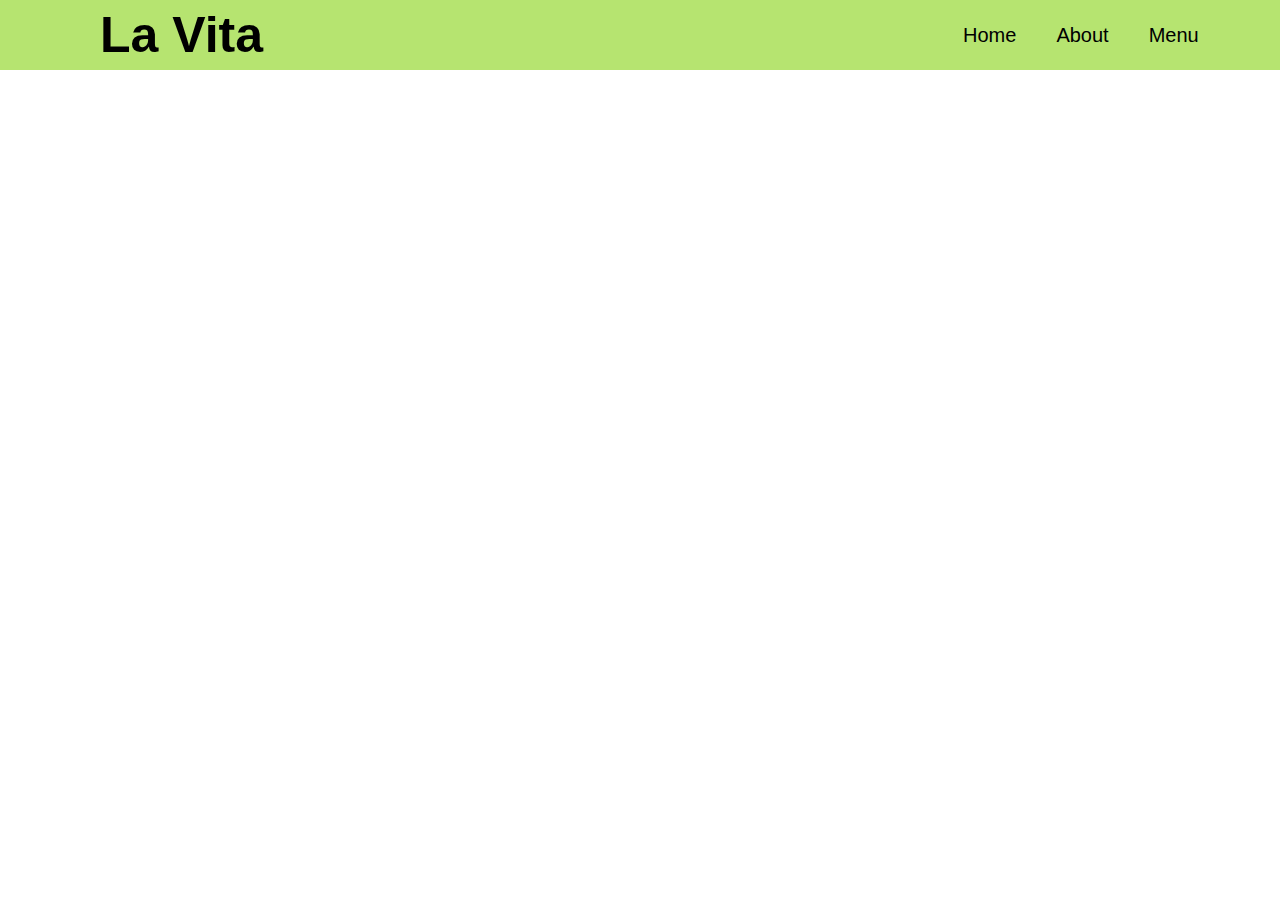
==== index.html @ f9c56169 "first commit" ====
<!DOCTYPE html>
<html lang="en">
<head>
    <meta charset="UTF-8">
    <meta name="viewport" content="width=device-width, initial-scale=1.0">
    <title>La VITA</title>
    <link rel="stylesheet" href="style.css">
    <link rel="stylesheet" href="https://cdn.jsdelivr.net/npm/bootstrap-icons@1.11.3/font/bootstrap-icons.min.css">
</head>
<body>
    <nav>
      <div class="navbar">
        <h1>La Vita</h1>
        <ul>
            <li>Home</li>
            <li>About</li>
            <li>Menu</li>
        </ul>
        <div class="basket"></div>
      </div>
    </nav>
</body>
</html>
---- style.css ----
*{
    padding: 0;
    margin: 0;
    box-sizing: border-box;
    font-family: 'Franklin Gothic Medium', 'Arial Narrow', Arial, sans-serif;
}
.navbar{
    width: 100%;
    height: 70px;
    background-color: rgb(182, 228, 112);
    display: flex;
    align-items: center;
}
h1{
    font-size: 50px;
    margin-left: 100px;
}
ul{
    display: flex;
    list-style: none;
    gap: 40px;
    margin-left: 700px;
}
li{
    font-size: 20px;
}
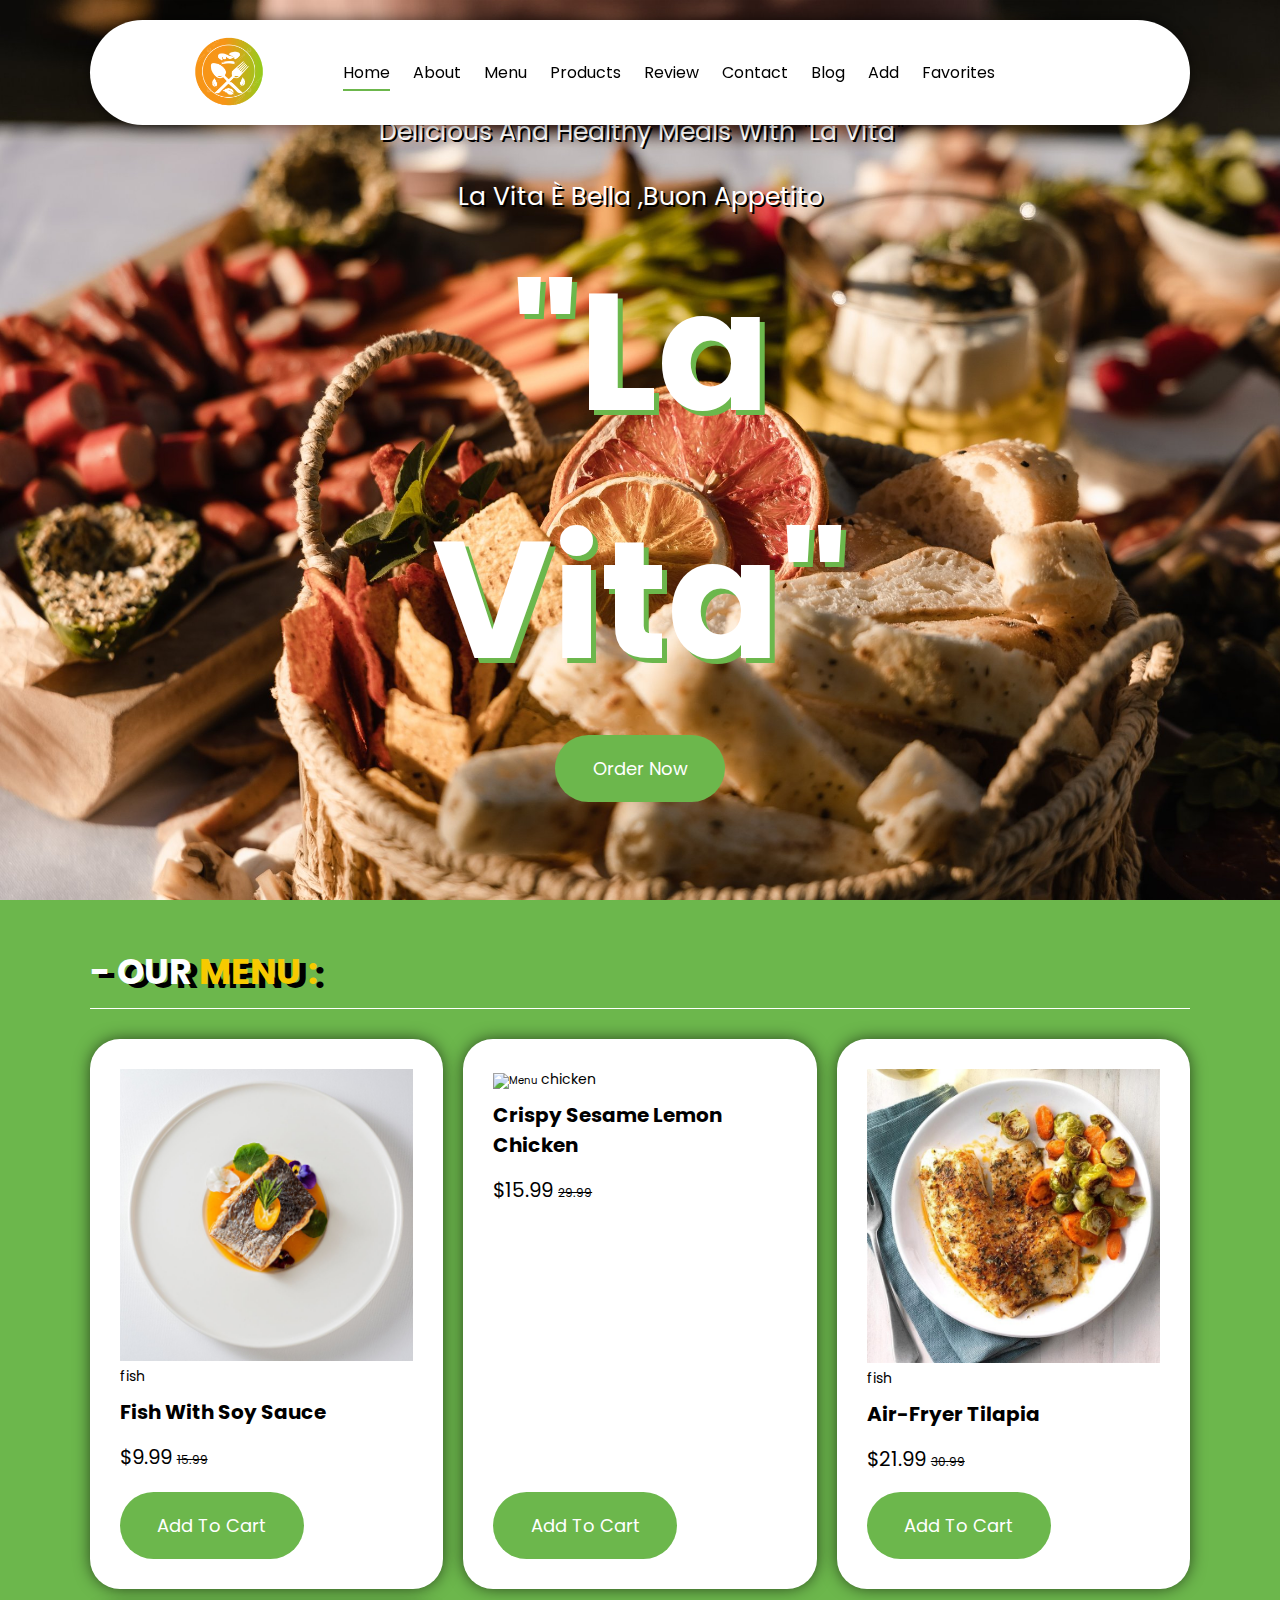
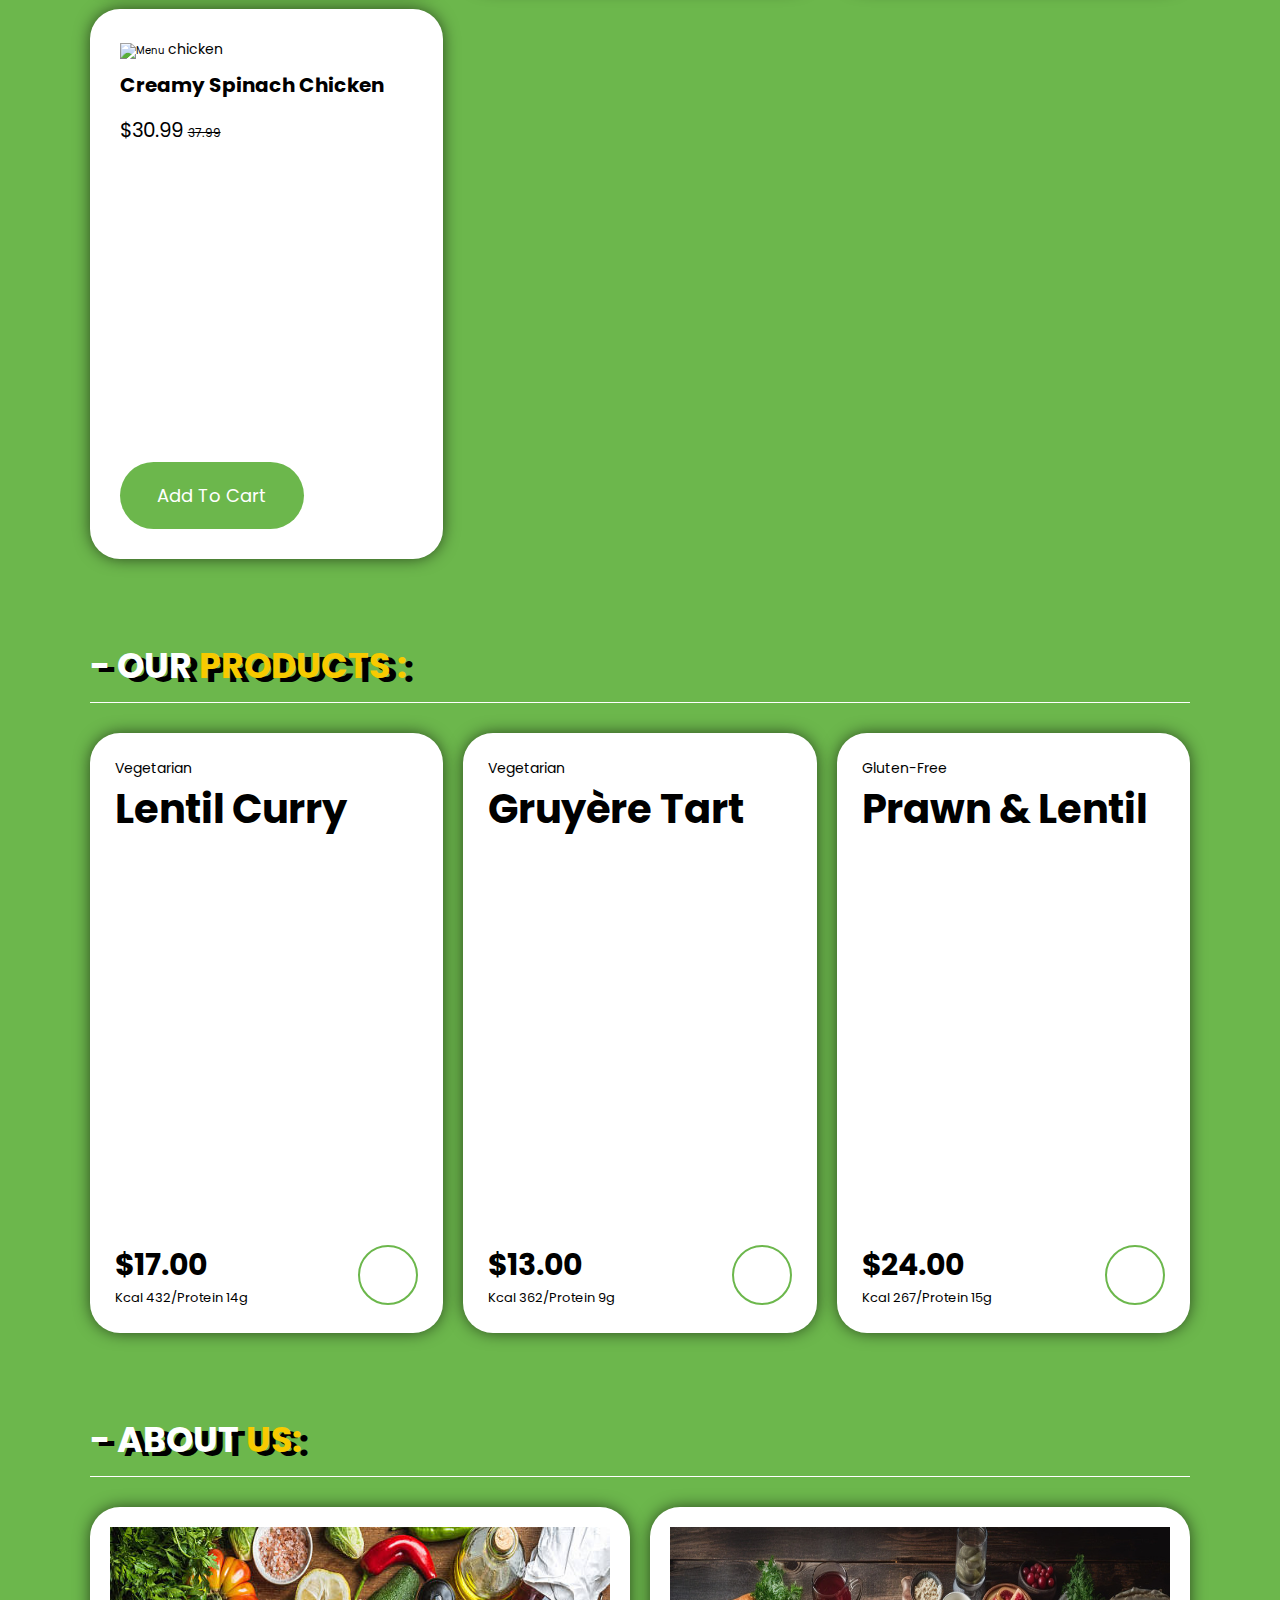
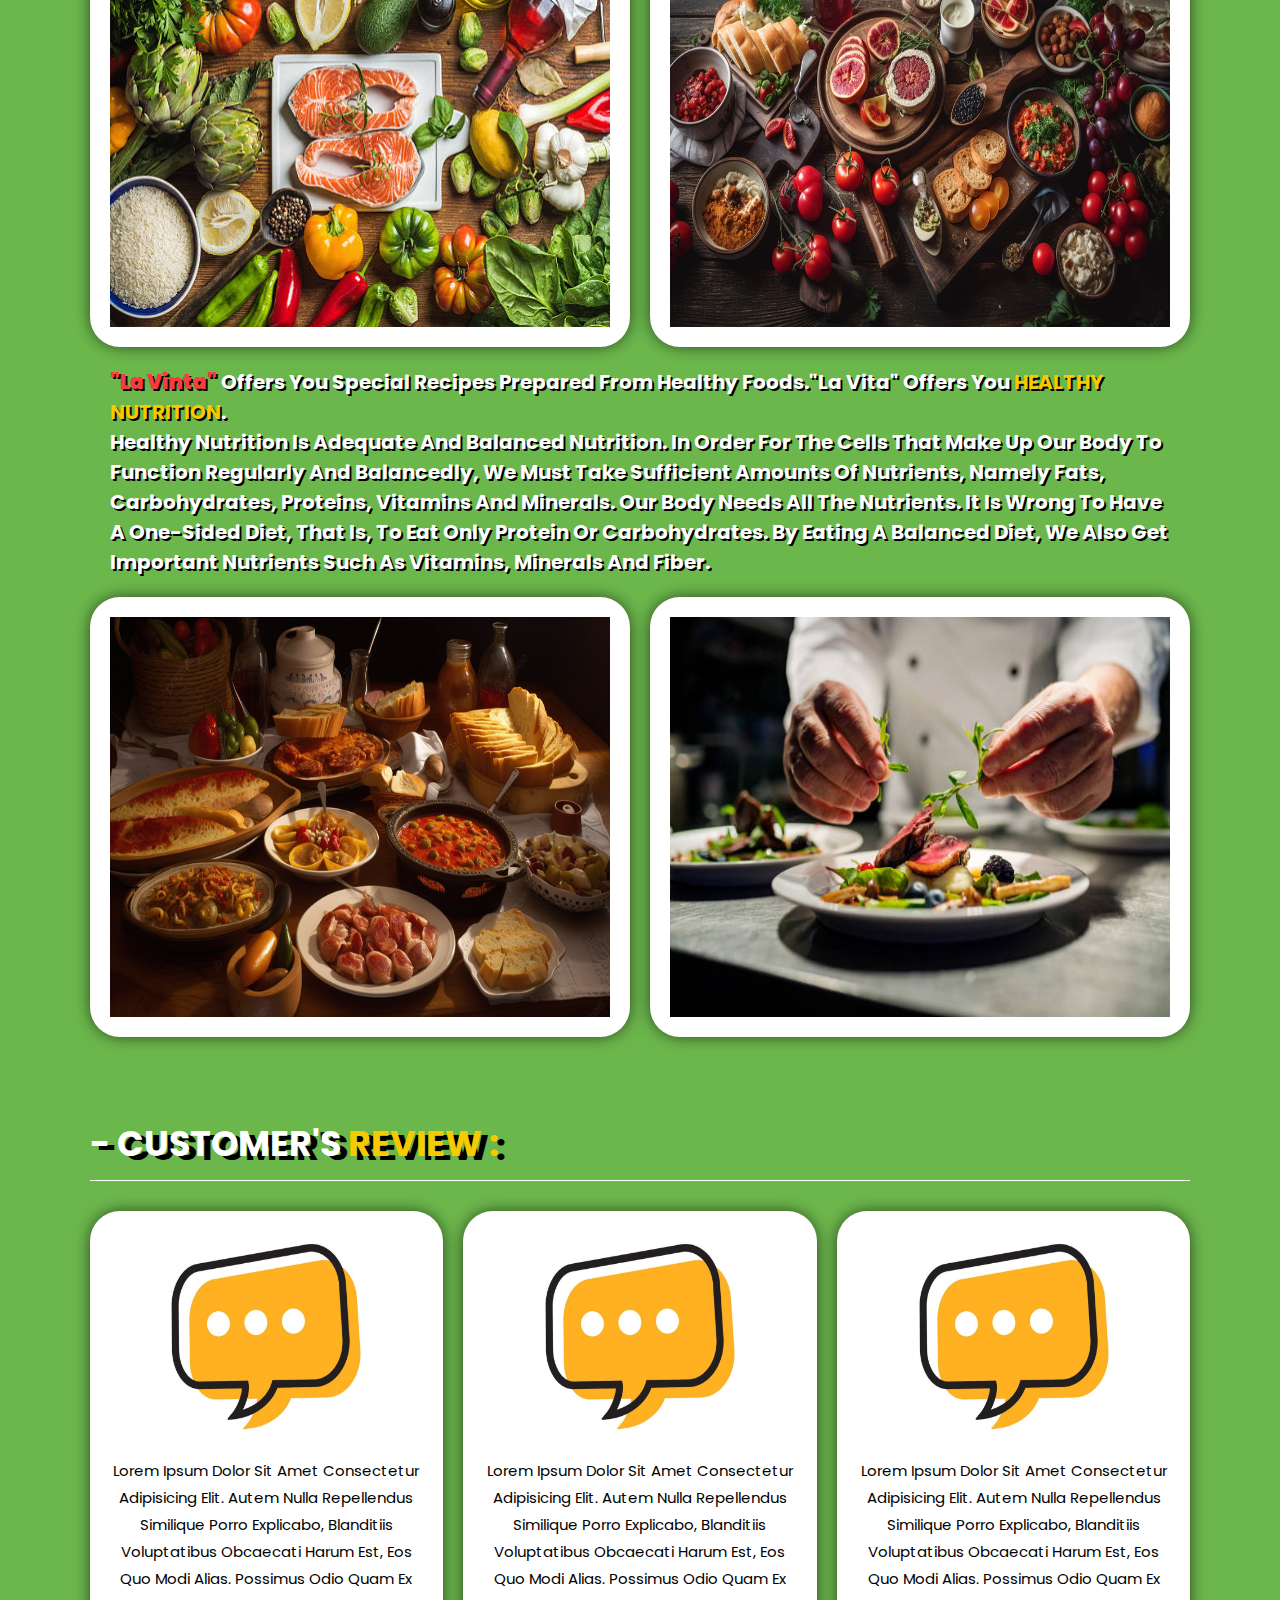
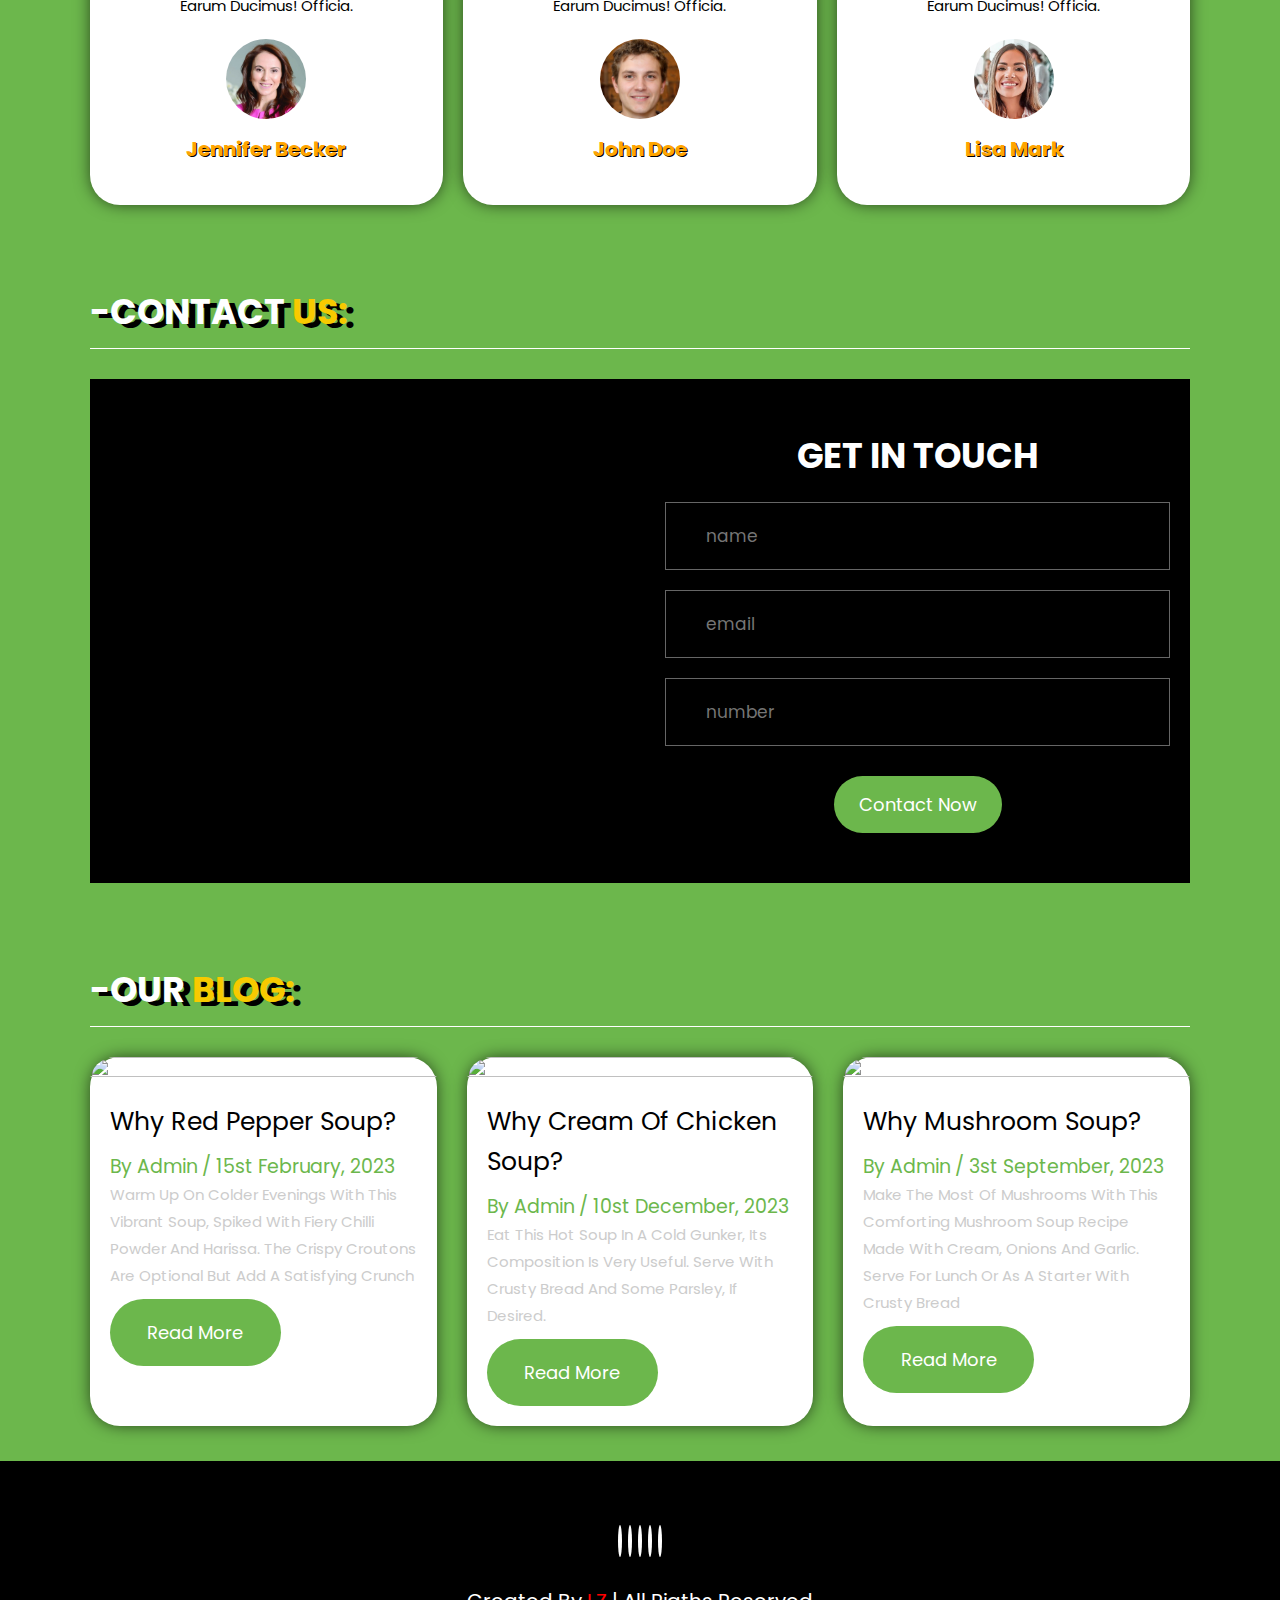
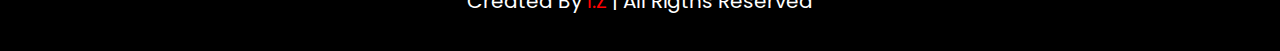
==== commit c16b4331: "coomit2" ====
--- a/index.html
+++ b/index.html
@@ -1,23 +1,366 @@
 <!DOCTYPE html>
 <html lang="en">
+
 <head>
-    <meta charset="UTF-8">
-    <meta name="viewport" content="width=device-width, initial-scale=1.0">
-    <title>La VITA</title>
-    <link rel="stylesheet" href="style.css">
-    <link rel="stylesheet" href="https://cdn.jsdelivr.net/npm/bootstrap-icons@1.11.3/font/bootstrap-icons.min.css">
+  <meta charset="UTF-8">
+  <meta name="viewport" content="width=device-width, initial-scale=1.0">
+  <title>La VITA</title>
+  <link rel="stylesheet" href="https://cdnjs.cloudflare.com/ajax/libs/font-awesome/6.5.1/css/all.min.css"
+    integrity="sha512-DTOQO9RWCH3ppGqcWaEA1BIZOC6xxalwEsw9c2QQeAIftl+Vegovlnee1c9QX4TctnWMn13TZye+giMm8e2LwA=="
+    crossorigin="anonymous" referrerpolicy="no-referrer" />
+  <link rel="stylesheet" href="styles/style.css">
 </head>
+
 <body>
-    <nav>
-      <div class="navbar">
-        <h1>La Vita</h1>
-        <ul>
-            <li>Home</li>
-            <li>About</li>
-            <li>Menu</li>
-        </ul>
-        <div class="basket"></div>
-      </div>
+  <header class="header">
+    <a href="#" class="logo">
+      <img src="images/food-logo.png" alt="">
+    </a>
+    <nav class="navbar active">
+      <a href="index.html" class="active">Home</a>
+      <a href="about.html">About</a>
+      <a href="menu.html">Menu</a>
+      <a href="products.html">Products</a>
+      <a href="review.html">Review</a>
+      <a href="contact.html">Contact</a>
+      <a href="blog.html">Blog</a>
+      <a href="add.html">Add</a>
+      <a href="favorites.html">Favorites</a>
     </nav>
+    <div class="buttons">
+      <button id="search-btn">
+        <i class="fas fa-search"></i>
+      </button>
+      <button>
+        <i class="fas fa-shopping-cart"></i>
+      </button>
+      <button id="menu-btn">
+        <i class="fas fa-bars"></i>
+      </button>
+    </div>
+    <div class="search-form ">
+      <input type="text" class="search-input" id="search-box" placeholder="search here">
+      <i class="fas fa-search"></i>
+    </div>
+    <!-- <div class="cart-items-container">
+      <div class="cart-item">
+
+      </div>
+    </div> -->
+  </header>
+  <!--Home -->
+  <section class="home">
+    <div class="text">
+      <p>Delicious and healthy meals with "La Vita"</p>
+      <p>La vita è bella ,buon appetito</p>
+      <h1>"La Vita"</h1>
+      <a href="#menu" class="btn">Order Now</a>
+    </div>
+  </section>
+  <!-- Menu -->
+  <section class="menu" id="menu">
+    <h2 class="heading">- our <span> menu :</span></h2>
+    <div class="box-container">
+      <div class="box">
+        <div class="box-head">
+          <img src="images/about2.jpg" alt="menu">
+          <span class="menu-categori">FISH</span>
+          <h3>fish with soy sauce</h3>
+          <div class="price">$9.99 <span>15.99</span></div>
+        </div>
+        <div class="box-bottom">
+          <a href="#" class="btn">add to cart</a>
+        </div>
+      </div>
+      <div class="box">
+        <div class="box-head">
+          <img
+            src="https://images.immediate.co.uk/production/volatile/sites/30/2022/09/SesameLemonChicken-f1e5384.jpg?quality=90&webp=true&resize=375,341"
+            alt="menu">
+          <span class="menu-categori">chicken</span>
+          <h3>Crispy sesame lemon chicken</h3>
+          <div class="price">$15.99 <span>29.99</span></div>
+        </div>
+        <div class="box-bottom">
+          <a href="#" class="btn">add to cart</a>
+        </div>
+      </div>
+      <div class="box">
+        <div class="box-head">
+          <img src="images/fish-se2.jpg" alt="menu">
+          <span class="menu-categori">FISH</span>
+          <h3>Air-Fryer Tilapia</h3>
+          <div class="price">$21.99 <span>30.99</span></div>
+        </div>
+        <div class="box-bottom">
+          <a href="#" class="btn">add to cart</a>
+        </div>
+      </div>
+      <div class="box">
+        <div class="box-head">
+          <img
+            src="https://images.immediate.co.uk/production/volatile/sites/30/2022/09/CreamySpinachChicken-e6b2815.jpg?quality=90&webp=true&resize=375,341"
+            alt="menu">
+          <span class="menu-categori">chicken</span>
+          <h3>Creamy spinach chicken</h3>
+          <div class="price">$30.99 <span>37.99</span></div>
+        </div>
+        <div class="box-bottom">
+          <a href="#" class="btn">add to cart</a>
+        </div>
+      </div>
+    </div>
+  </section>
+  <!-- Products -->
+  <section class="products">
+    <h2 class="heading">- our <span>products :</span></h2>
+    <div class="box-container">
+      <div class="box">
+        <div class="box-head">
+          <span class="title">Vegetarian</span>
+          <a href="#" class="name">Lentil curry</a>
+        </div>
+        <div class="image">
+          <img
+            src="https://images.immediate.co.uk/production/volatile/sites/30/2010/02/Easy-lentil-curry-15e688f.jpg?quality=90&webp=true&resize=375,341"
+            alt="">
+        </div>
+        <div class="box-bottom">
+          <div class="info">
+            <b class="price">$17.00</b>
+            <span class="amount">kcal 432/protein 14g</span>
+          </div>
+          <div class="product-btn">
+            <a href="#">
+              <i class="fas fa-plus"></i>
+            </a>
+          </div>
+        </div>
+      </div>
+      <div class="box">
+        <div class="box-head">
+          <span class="title">Vegetarian</span>
+          <a href="#" class="name">gruyère tart</a>
+        </div>
+        <div class="image">
+          <img
+            src="https://images.immediate.co.uk/production/volatile/sites/30/2024/01/Caramelised-onion-squash-and-gruyere-tart-1983d77.jpg?quality=90&webp=true&resize=375,341"
+            alt="">
+        </div>
+        <div class="box-bottom">
+          <div class="info">
+            <b class="price">$13.00</b>
+            <span class="amount">kcal 362/protein 9g</span>
+          </div>
+          <div class="product-btn">
+            <a href="#">
+              <i class="fas fa-plus"></i>
+            </a>
+          </div>
+        </div>
+      </div>
+      <div class="box">
+        <div class="box-head">
+          <span class="title">Gluten-free</span>
+          <a href="#" class="name">prawn & lentil </a>
+        </div>
+        <div class="image">
+          <img
+            src="https://images.immediate.co.uk/production/volatile/sites/30/2021/01/Prawn-and-lentil-curry-a726c9f.jpg?quality=90&webp=true&resize=375,341"
+            alt="">
+        </div>
+        <div class="box-bottom">
+          <div class="info">
+            <b class="price">$24.00</b>
+            <span class="amount">kcal 267/protein 15g</span>
+          </div>
+          <div class="product-btn">
+            <a href="#">
+              <i class="fas fa-plus"></i>
+            </a>
+          </div>
+        </div>
+      </div>
+    </div>
+  </section>
+  <!-- About -->
+  <section class="about">
+    <h2 class="heading">- About<span> us:</span></h2>
+    <div class="box-container">
+      <div class="box">
+        <div class="image">
+          <img src="images/istockphoto-544559176-612x612.jpg" alt="">
+        </div>
+      </div>
+      <div class="box">
+        <div class="image">
+          <img src="images/homee.jpg" alt="">
+        </div>
+      </div>
+    </div>
+    <div class="text">
+      <h4><b>"La Vinta"</b> offers you special recipes prepared from healthy foods."La Vita" offers you <span>HEALTHY
+          NUTRITION</span>.<br>Healthy nutrition is adequate and balanced nutrition. In order for the cells that make up
+        our body to function regularly and balancedly, we must take sufficient amounts of nutrients, namely fats,
+        carbohydrates, proteins, vitamins and minerals. Our body needs all the nutrients. It is wrong to have a
+        one-sided diet, that is, to eat only protein or carbohydrates. By eating a balanced diet, we also get important
+        nutrients such as vitamins, minerals and fiber.</h4>
+    </div>
+    <div class="box-container">
+      <div class="box">
+        <div class="image">
+          <img src="images/footph.jpg" alt="">
+        </div>
+      </div>
+      <div class="box">
+        <div class="image">
+          <img src="images/about.jpg" alt="">
+        </div>
+      </div>
+    </div>
+  </section>
+  <!-- Review -->
+  <section class=" review">
+    <h2 class="heading">- Customer's<span> review :</span></h2>
+    <div class="box-container">
+      <div class="box">
+        <img src="images/abstract-comment-logo-icon.jpg" alt="icon">
+        <p>Lorem Ipsum Dolor Sit Amet Consectetur Adipisicing Elit. Autem Nulla Repellendus Similique Porro Explicabo,
+          Blanditiis Voluptatibus Obcaecati Harum Est, Eos Quo Modi Alias. Possimus Odio Quam Ex Earum Ducimus! Officia.
+        </p>
+        <img src="images/avatar1.jpg" alt="avatar" class="user">
+        <h3>Jennifer Becker</h3>
+        <div class="stars">
+          <i class="fas fa-star"></i>
+          <i class="fas fa-star"></i>
+          <i class="fas fa-star"></i>
+          <i class="fas fa-star"></i>
+          <i class="fas fa-star-half-alt"></i>
+        </div>
+      </div>
+      <div class="box">
+        <img src="images/abstract-comment-logo-icon.jpg" alt="icon">
+        <p>Lorem Ipsum Dolor Sit Amet Consectetur Adipisicing Elit. Autem Nulla Repellendus Similique Porro Explicabo,
+          Blanditiis Voluptatibus Obcaecati Harum Est, Eos Quo Modi Alias. Possimus Odio Quam Ex Earum Ducimus! Officia.
+        </p>
+        <img src="images/avatar-2.png" alt="avatar" class="user">
+        <h3>John Doe</h3>
+        <div class="stars">
+          <i class="fas fa-star"></i>
+          <i class="fas fa-star"></i>
+          <i class="fas fa-star"></i>
+          <i class="fas fa-star-half-alt"></i>
+          <i class="fas fa-star-half-alt"></i>
+        </div>
+      </div>
+      <div class="box">
+        <img src="images/abstract-comment-logo-icon.jpg" alt="icon">
+        <p>Lorem Ipsum Dolor Sit Amet Consectetur Adipisicing Elit. Autem Nulla Repellendus Similique Porro Explicabo,
+          Blanditiis Voluptatibus Obcaecati Harum Est, Eos Quo Modi Alias. Possimus Odio Quam Ex Earum Ducimus! Officia.
+        </p>
+        <img src="images/avatar3.jpg" alt="avatar" class="user">
+        <h3>Lisa Mark</h3>
+        <div class="stars">
+          <i class="fas fa-star"></i>
+          <i class="fas fa-star"></i>
+          <i class="fas fa-star"></i>
+          <i class="fas fa-star"></i>
+          <i class="fas fa-star"></i>
+        </div>
+      </div>
+    </div>
+  </section>
+  <!-- Contact -->
+  <section class="contact">
+    <h2 class="heading">-Contact <span>us:</span></h2>
+    <div class="row">
+      <iframe class="map"
+        src="https://www.google.com/maps/embed?pb=!1m18!1m12!1m3!1d77979.80009413049!2d4.9039604!3d52.354665649999994!2m3!1f0!2f0!3f0!3m2!1i1024!2i768!4f13.1!3m3!1m2!1s0x47c63fb5949a7755%3A0x6600fd4cb7c0af8d!2sAmsterdam%2C%20Niderland!5e0!3m2!1saz!2saz!4v1707396221527!5m2!1saz!2saz"
+        width="600" height="450" style="border:0;" allowfullscreen="" loading="lazy"
+        referrerpolicy="no-referrer-when-downgrade"></iframe>
+      <form>
+        <h3>get in touch</h3>
+        <div class="inputBox">
+          <i class="fas fa-user"></i>
+          <input type="text" placeholder="name">
+        </div>
+        <div class="inputBox">
+          <i class="fas fa-envelope"></i>
+          <input type="email" placeholder="email">
+        </div>
+        <div class="inputBox">
+          <i class="fas fa-phone"></i>
+          <input type="number" placeholder="number">
+        </div>
+        <input type="submit" class="btn" value="Contact Now">
+      </form>
+    </div>
+  </section>
+  <!-- Blog -->
+  <section class="blog">
+    <h2 class="heading">-our <span>blog:</span></h2>
+    <div class="box-container">
+      <div class="box">
+        <div class="image">
+          <img
+            src="https://images.immediate.co.uk/production/volatile/sites/30/2023/11/Roasted-red-pepper-soup-with-crispy-croutons-de7e29d.jpg?quality=90&webp=true&resize=375,341"
+            alt="">
+        </div>
+        <div class="content">
+          <a href="#" class="title">Why red pepper soup?</a>
+          <span>by admin / 15st February, 2023</span>
+          <p>Warm up on colder evenings with this vibrant soup, spiked with fiery chilli powder and harissa. The crispy
+            croutons are optional but add a satisfying crunch</p>
+          <a href="https://www.google.com/search?q=Roasted+red+pepper+soup+with+crispy+croutons&oq=Roasted+red+pepper+soup+with+crispy+croutons&gs_lcrp=EgZjaHJvbWUyBggAEEUYOTIGCAEQRRg8MgYIAhBFGDzSAQc0MThqMGo3qAIAsAIA&sourceid=chrome&ie=UTF-8"
+            class="btn">Read more</a>
+        </div>
+      </div>
+      <div class="box">
+        <div class="image">
+          <img
+            src="https://images.immediate.co.uk/production/volatile/sites/30/2023/02/ChickenSoup-73a8eea.jpg?quality=90&webp=true&resize=375,341"
+            alt="">
+        </div>
+        <div class="content">
+          <a href="#" class="title">Why Cream of chicken soup?</a>
+          <span>by admin / 10st December, 2023</span>
+          <p>Eat this hot soup in a cold gunker, its composition is very useful. Serve with crusty bread and some
+            parsley, if desired.</p>
+          <a href="https://www.google.com/search?q=cream+of+chicken+soup&oq=Cream+of+chicken+soup&gs_lcrp=EgZjaHJvbWUqBwgAEAAYgAQyBwgAEAAYgAQyBwgBEAAYgAQyBwgCEAAYgAQyBwgDEAAYgAQyBwgEEAAYgAQyBwgFEAAYgAQyBggGEEUYPDIGCAcQRRg80gEHNTA1ajBqN6gCALACAA&sourceid=chrome&ie=UTF-8"
+            class="btn">Read more</a>
+        </div>
+      </div>
+      <div class="box">
+        <div class="image">
+          <img
+            src="https://images.immediate.co.uk/production/volatile/sites/30/2020/08/mushroom_soup-9b55c55.jpg?quality=90&webp=true&resize=375,341"
+            alt="">
+        </div>
+        <div class="content">
+          <a href="#" class="title">Why Mushroom soup?</a>
+          <span>by admin / 3st September, 2023</span>
+          <p>Make the most of mushrooms with this comforting mushroom soup recipe made with cream, onions and garlic.
+            Serve for lunch or as a starter with crusty bread</p>
+          <a href="https://www.google.com/search?q=mushroom+soup&oq=Mushroom+soup&gs_lcrp=EgZjaHJvbWUqCggAEAAY4wIYgAQyCggAEAAY4wIYgAQyBwgBEC4YgAQyBwgCEAAYgAQyDAgDEAAYFBiHAhiABDIHCAQQABiABDIGCAUQRRg8MgYIBhBFGDwyBggHEEUYPNIBCDE3OTNqMGo3qAIAsAIA&sourceid=chrome&ie=UTF-8"
+            class="btn">Read more</a>
+        </div>
+      </div>
+    </div>
+  </section>
+  <!-- Footer -->
+  <section class="footer">
+    <div class="share">
+      <a href="#" class="fab fa-facebook"></a>
+      <a href="#" class="fab fa-twitter"></a>
+      <a href="#" class="fab fa-instagram"></a>
+      <a href="#" class="fab fa-linkedin"></a>
+      <a href="#" class="fab fa-pinterest"></a>
+    </div>
+    <div class="creat">
+      <p>created by <span>I.Z </span>| all rigths reserved</p>
+    </div>
+  </section>
+  <script src="js/script.js"></script>
 </body>
+
 </html>--- a/styles/style.css
+++ b/styles/style.css
@@ -0,0 +1,654 @@
+@import url('https://fonts.googleapis.com/css2?family=Poppins:ital,wght@0,300;0,400;0,500;0,600;1,100&display=swap');
+
+:root {
+  --m-color: rgb(108, 183, 76);
+  --border: 0.1rem solid rgba(255, 255, 255, 0.4)
+}
+
+* {
+  padding: 0;
+  margin: 0;
+  box-sizing: border-box;
+  font-family: 'Poppins', sans-serif;
+  text-decoration: none;
+  text-transform: capitalize;
+  outline: none;
+  border: none;
+  transition: 0.2s ease;
+}
+
+html {
+  font-size: 62.5%;
+  overflow-x: hidden;
+  scroll-padding-top: 9rem;
+  scroll-behavior: smooth;
+}
+
+html::-webkit-scrollbar {
+  width: 0.8rem;
+  background-color: white;
+}
+
+html::-webkit-scrollbar-track {
+  background-color: rgb(232, 175, 71);
+}
+
+html::-webkit-scrollbar-thumb {
+  border-radius: 3rem;
+  background-color: black;
+}
+
+body {
+  background-color: var(--m-color);
+}
+
+section {
+  padding: 3.5rem 7%;
+}
+
+a {
+  color: black;
+  text-decoration: none;
+}
+
+.btn {
+  display: inline-block;
+  margin-top: 1rem;
+  padding: 2rem 3.75rem;
+  border-radius: 30rem;
+  font-size: 1.8rem;
+  color: white;
+  background-color: var(--m-color);
+}
+
+.btn:hover {
+  background-color: white;
+  color: var(--m-color);
+  border: 0.1rem solid var(--m-color);
+  box-shadow: 0px 0px 19px -2px rgb(0, 0, 0, 0.75);
+
+}
+
+.heading {
+  color: white;
+  font-size: 3.5rem;
+  text-shadow: 7px 4px rgb(0, 0, 0);
+  border-bottom: 0.1rem solid white;
+  text-transform: uppercase;
+  margin-bottom: 3rem;
+  padding: 1rem 0;
+}
+
+.heading span {
+  text-transform: uppercase;
+  color: rgb(247, 202, 0);
+}
+
+.search-input {
+  font-size: 1.6rem;
+  color: black;
+  border-radius: 4rem;
+  text-align: center;
+}
+
+/* Header */
+.header .logo img {
+  height: 10rem;
+  color: black;
+  padding: 1rem;
+  text-transform: none;
+  border-radius: 3rem;
+}
+
+.header {
+  background-color: white;
+  display: flex;
+  align-items: center;
+  justify-content: space-between;
+  padding: 0 7%;
+  margin: 2rem 7%;
+  border-radius: 30rem;
+  box-shadow: 0px 0px 17px -2px rgb(0, 0, 0, 0.75);
+  position: sticky;
+  top: 0;
+  z-index: 1000;
+}
+
+.header .navbar a {
+  margin: 0 1rem;
+  font-size: 1.6rem;
+  color: black;
+  border-bottom: 0.2rem solid transparent;
+}
+
+.header .navbar .active,
+.header .navbar a:hover {
+  border-color: var(--m-color);
+  padding-bottom: 0.5rem;
+}
+
+.header .buttons button {
+  font-size: 2.5rem;
+  margin-left: 2rem;
+  cursor: pointer;
+  background-color: transparent;
+}
+
+#menu-btn {
+  display: none;
+}
+
+.header .search-form {
+  position: absolute;
+  top: 115%;
+  right: 7%;
+  background-color: white;
+  box-shadow: 0px 0px 17px -2px rgb(0, 0, 0, 0.75);
+  width: 50rem;
+  height: 5rem;
+  display: flex;
+  align-items: center;
+  border-radius: 3rem;
+  transform: scaleY(0);
+}
+
+.header .search-form.active {
+  transform: scaleY(1);
+}
+
+.header .search-form i {
+  cursor: pointer;
+  font-size: 2.2rem;
+  margin-right: 1.5rem;
+  color: black;
+}
+
+.header .search-form input {
+  width: 100%;
+}
+
+/* Home */
+.home {
+  min-height: 100vh;
+  background: url(../images/_6__0528.jpg) no-repeat;
+  background-position: center;
+  background-size: cover;
+  margin-top: -14.5rem;
+  display: flex;
+  align-items: center;
+  justify-content: center;
+}
+
+.home .text {
+  max-width: 70rem;
+  text-align: center;
+}
+
+.home .text h1 {
+  font-size: 16.5rem;
+  color: white;
+  text-shadow: 5px 5px var(--m-color);
+}
+
+.home .text p {
+  color: rgb(255, 255, 255);
+  text-shadow: 2px 2px rgb(0, 0, 0);
+  font-size: 2.5rem;
+  line-height: 1.8;
+  padding: 1rem 0;
+}
+
+/* Menu */
+.menu .box-container {
+  display: grid;
+  grid-template-columns: repeat(auto-fit, minmax(30rem, 1fr));
+  gap: 2rem;
+}
+
+.menu .box-container .box {
+  background-color: white;
+  box-shadow: 0px 0px 17px -2px rgb(0, 0, 0, 0.75);
+  padding: 3rem;
+  border-radius: 3rem;
+  min-height: 55rem;
+  display: flex;
+  flex-direction: column;
+  align-items: flex-start;
+  justify-content: space-between;
+}
+
+.menu .box-container .box .menu-categori {
+  text-transform: lowercase;
+  font-size: 1.4rem;
+}
+
+.menu .box-container .box h3 {
+  font-size: 2rem;
+  padding: 1rem 0;
+
+}
+
+.menu .box-container .box img {
+  width: 100%;
+  object-fit: cover;
+}
+
+.menu .box-container .box .price {
+  font-size: 2rem;
+  padding: 0.5rem 0;
+}
+
+.menu .box-container .box .price span {
+  font-size: 1.2rem;
+  text-decoration: line-through;
+}
+
+/* Products */
+.products .box-container {
+  display: grid;
+  grid-template-columns: repeat(auto-fit, minmax(30rem, 1fr));
+  gap: 2rem;
+}
+
+.products .box-container .box {
+  text-align: center;
+  background-color: white;
+  box-shadow: 0px 0px 17px -2px rgb(0, 0, 0, 0.75);
+  border-radius: 3rem;
+  height: 60rem;
+  display: flex;
+  flex-direction: column;
+  justify-content: space-between;
+}
+
+.products .box-container .box .box-head {
+  display: flex;
+  padding: 2.5rem;
+  flex-direction: column;
+  align-items: flex-start;
+  position: relative;
+  z-index: 10;
+}
+
+.products .box-container .box .box-head .title {
+  font-size: 1.4rem;
+}
+
+.products .box-container .box .box-head .name {
+  font-size: 4rem;
+  font-weight: bold;
+  text-align: start;
+  overflow-wrap: anywhere;
+}
+
+.products .box-container .box-bottom {
+  display: flex;
+  justify-content: space-between;
+  align-items: center;
+  position: relative;
+  padding: 2.5rem;
+  z-index: 10;
+}
+
+.products .box-container .box-bottom .info {
+  display: flex;
+  flex-direction: column;
+  align-items: flex-start;
+}
+
+.products .box-container .box .box-bottom .price {
+  font-size: 3rem;
+}
+
+.products .box-container .box-bottom .info .amount {
+  font-size: 1.3rem;
+}
+
+.products .box-container .box-bottom .product-btn a {
+  border: 0.2rem solid var(--m-color);
+  display: flex;
+  align-items: center;
+  justify-content: center;
+  border-radius: 50%;
+  width: 6rem;
+  height: 6rem;
+}
+
+.products .box-container .box-bottom .product-btn a i {
+  font-size: 1.6rem;
+  color: var(--m-color);
+}
+
+/* About */
+.about {
+  padding: 3.5rem 7%;
+}
+
+.about a {
+  color: black;
+  text-decoration: none;
+}
+
+.about .heading {
+  color: white;
+  font-size: 3.5rem;
+  text-shadow: 7px 4px rgb(0, 0, 0);
+  border-bottom: 0.1rem solid white;
+  text-transform: uppercase;
+  margin-bottom: 3rem;
+  padding: 1rem 0;
+}
+
+.about span {
+  text-transform: uppercase;
+  color: rgb(247, 202, 0);
+}
+
+.about .box-container {
+  display: grid;
+  grid-template-columns: repeat(auto-fit, minmax(30rem, 1fr));
+  gap: 2rem;
+}
+
+.about .box-container .box {
+  background-color: white;
+  box-shadow: 0px 0px 17px -2px rgb(0, 0, 0, 0.75);
+  padding: 2rem;
+  border-radius: 3rem;
+  min-height: rem;
+  display: flex;
+  flex-direction: column;
+  align-items: flex-start;
+  justify-content: space-between;
+}
+
+.about .image {
+  height: 400px;
+}
+
+.about img {
+  width: 100%;
+  height: 100%;
+}
+
+.about .text {
+  padding: 20px;
+  font-size: 20px;
+  color: white;
+  text-shadow: 2px 2px rgb(0, 0, 0);
+}
+
+.about b {
+  color: rgb(249, 60, 60);
+}
+
+/* Review */
+.review .box-container {
+  display: grid;
+  grid-template-columns: repeat(auto-fit, minmax(30rem, 1fr));
+  gap: 2rem;
+}
+
+.review .box-container .box {
+  border: var(--border);
+  text-align: center;
+  padding: 3rem 2rem;
+  background-color: white;
+  box-shadow: 0px 0px 17px -2px rgb(0, 0, 0, 0.75);
+  border-radius: 3rem;
+}
+
+.review .box-container .box p {
+  font-size: 1.5rem;
+  padding: 2rem 0;
+  line-height: 1.8;
+}
+
+.review .box-container .box .user {
+  height: 8rem;
+  width: 8rem;
+  border-radius: 50%;
+  object-fit: cover;
+}
+
+.review .box-container .box h3 {
+  padding: 1rem;
+  font-size: 2rem;
+  color: orange;
+  text-shadow: 1px 1px rgb(0, 0, 0)
+}
+
+.review .box-container .box img {
+  width: 190px;
+  height: 190px;
+}
+
+.review .box-container .box .stars {
+  font-size: 1.5rem;
+  color: gold;
+}
+
+/* Contact */
+.contact .row {
+  display: flex;
+  flex-wrap: wrap;
+  background-color: black;
+  gap: 1rem;
+}
+
+.contact .row .map {
+  flex: 1 1 45rem;
+  width: 100%;
+  object-fit: cover;
+  padding: 0 2rem;
+  margin-top: 2rem;
+}
+
+.contact .row form {
+  flex: 1 1 45rem;
+  padding: 5rem 2rem;
+  text-align: center;
+}
+
+.contact .row form h3 {
+  text-transform: uppercase;
+  font-size: 3.5rem;
+  color: white;
+}
+
+.contact .row form .inputBox {
+  display: flex;
+  align-items: center;
+  margin: 2rem 0;
+  border: var(--border);
+}
+
+.contact .row form .inputBox i {
+  color: white;
+  font-size: 2rem;
+  padding-left: 2rem;
+}
+
+.contact .row form .inputBox input {
+  width: 100%;
+  padding: 2rem;
+  font-size: 1.7rem;
+  color: white;
+  text-transform: none;
+  background: none;
+}
+
+.contact .row form .btn {
+  padding: 1.5rem 2.5rem;
+}
+
+/* Blog */
+.blog .box-container {
+  display: grid;
+  grid-template-columns: repeat(auto-fit, minmax(30rem, 1fr));
+  gap: 3rem;
+}
+
+.blog .box-container .box {
+  background-color: white;
+  box-shadow: 0px 0px 17px -2px rgb(0, 0, 0, 0.75);
+  border-radius: 3rem;
+}
+
+.blog .box-container .box .image {
+  overflow: hidden;
+  border-top-left-radius: 3rem;
+  border-top-right-radius: 3rem;
+}
+
+.blog .box-container .box img {
+  height: 100%;
+  width: 100%;
+  object-fit: cover;
+}
+
+.blog .box-container .box:hover .image img {
+  transform: scale(1.1);
+  cursor: pointer;
+}
+
+.blog .box-container .box .content {
+  padding: 2rem;
+}
+
+.blog .box-container .box .content span {
+  display: block;
+  padding-top: 1rem;
+  font-size: 1.9rem;
+  color: var(--m-color);
+}
+
+.blog .box-container .box .content .title {
+  font-size: 2.5rem;
+  line-height: 1.6;
+}
+
+.blog .box-container .box .content p {
+  font-size: 1.5rem;
+  line-height: 1.8;
+  color: #ccc;
+}
+
+/* Footer */
+.footer {
+  background-color: black;
+  text-align: center;
+}
+
+.footer .search {
+  display: flex;
+  justify-content: center;
+}
+
+.footer .search .search-input {
+  width: 35rem;
+}
+
+.footer .btn {
+  background-color: red;
+  padding: 1rem 2.7rem;
+  box-shadow: none;
+  cursor: pointer;
+  margin-left: 2rem;
+}
+
+.footer .btn:hover {
+  background-color: white;
+  color: red;
+  border: none;
+}
+
+.footer .share {
+  padding: 2rem 0;
+
+}
+
+.footer .share a {
+  width: 5rem;
+  height: 5rem;
+  line-height: 5rem;
+  color: white;
+  font-size: 2rem;
+  border: 0.2rem solid white;
+  border-radius: 50%;
+  margin: 0.3rem;
+}
+
+.footer .share a:hover {
+  background-color: red;
+}
+
+.creat p {
+  color: white;
+  font-size: 2rem;
+}
+
+.creat span {
+  color: red;
+}
+
+/* Responsive */
+@media(max-width: 991px) {
+  html {
+    font-size: 55%;
+  }
+
+  .header {
+    padding: 1.5rem 2rem;
+  }
+
+  .header .logo img {
+    height: 7rem;
+  }
+
+  section {
+    padding: 2rem;
+  }
+
+  .products .box-container .box .box-head .name {
+    font-size: 3.4rem;
+  }
+}
+
+@media(max-width: 768px) {
+  .header #menu-btn{
+    display: inline-block;
+  }
+
+  .header .navbar {
+    position: absolute;
+    top: 90%;
+    background-color: white;
+    box-shadow: opx 20px 14px 0px rgb(0 0 0/75%);
+    width: 30rem;
+    border-radius: 2rem;
+    left: 40rem;
+    left: -100%;
+  }
+
+  .header .navbar .active {
+    right: 3rem;
+  }
+
+  .header .navbar a {
+    color: black;
+    display: block;
+    margin: 1.5rem;
+    padding: 0.5rem;
+    font-size: 2rem;
+  }
+}
+
+@media(max-width: 576px) {
+  html {
+    font-size: 50%;
+  }
+  .header #menu-btn{
+    display: inline-block;
+  }
+}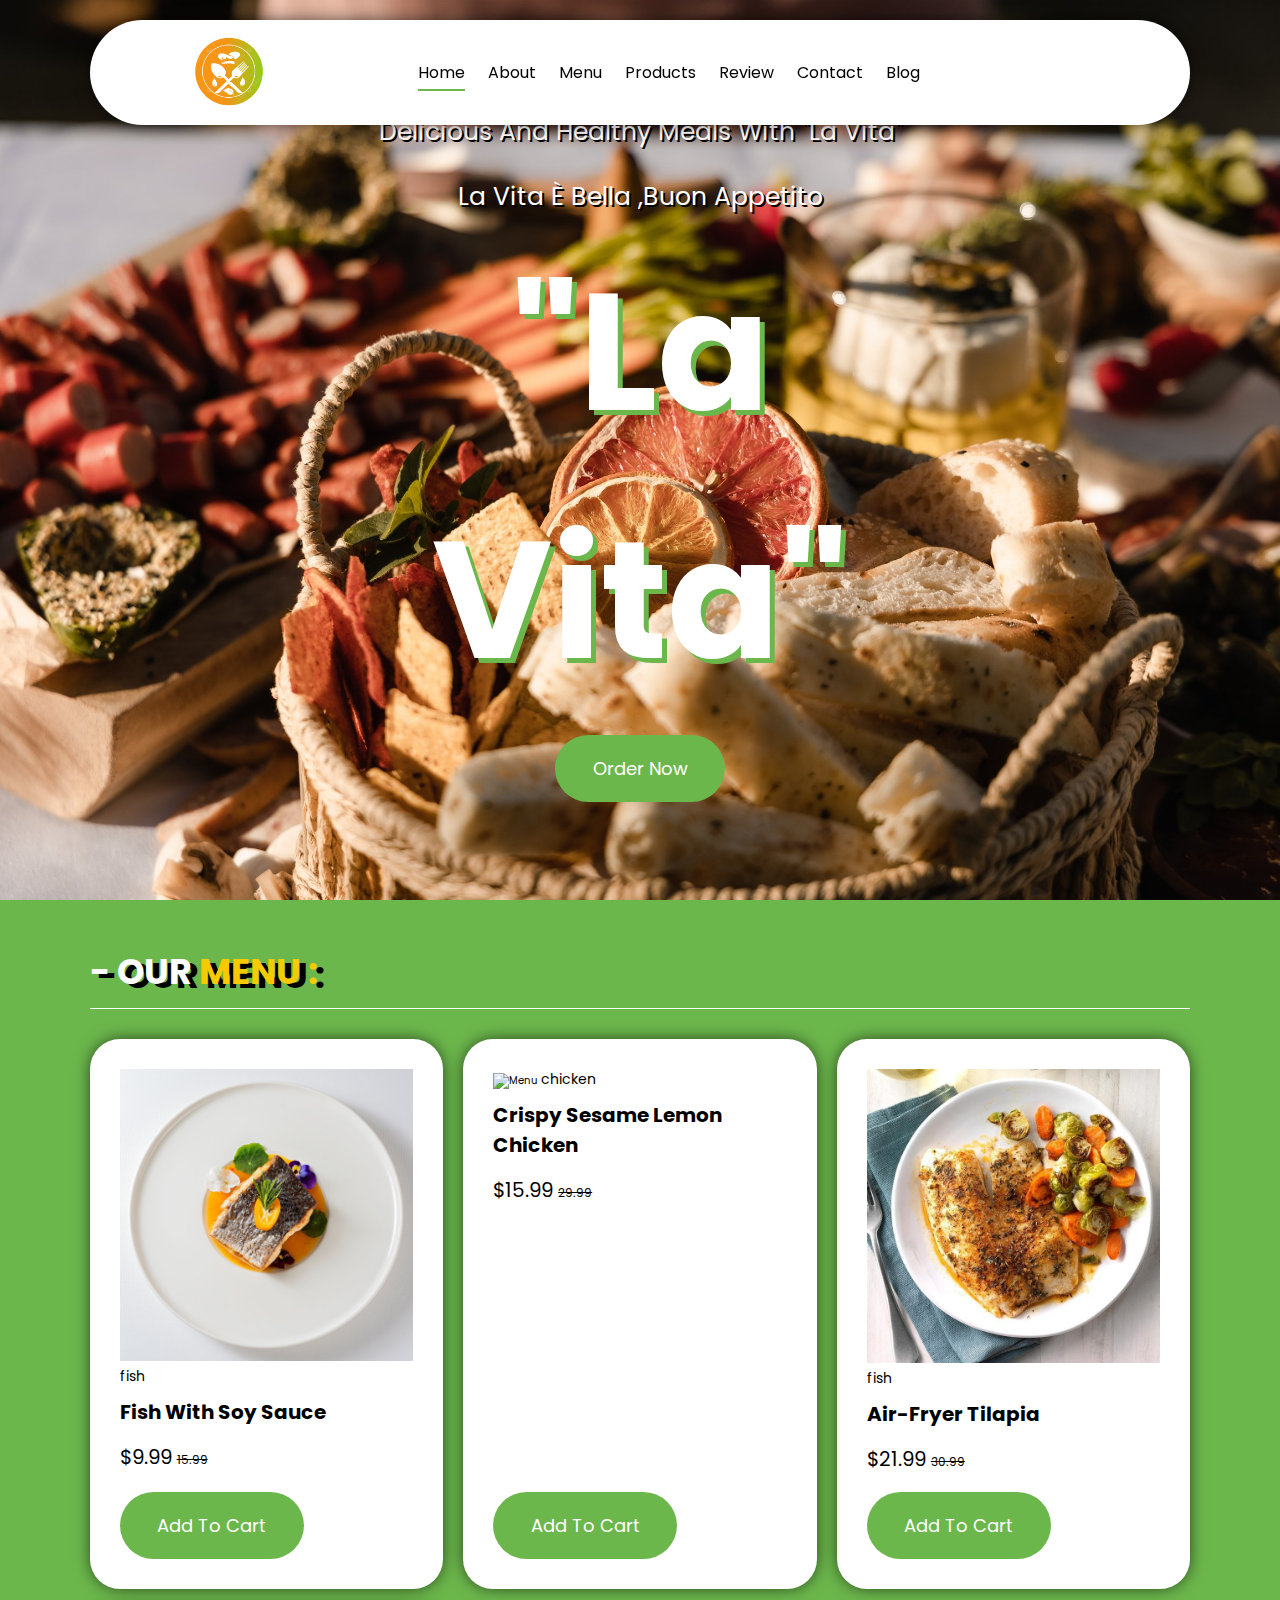
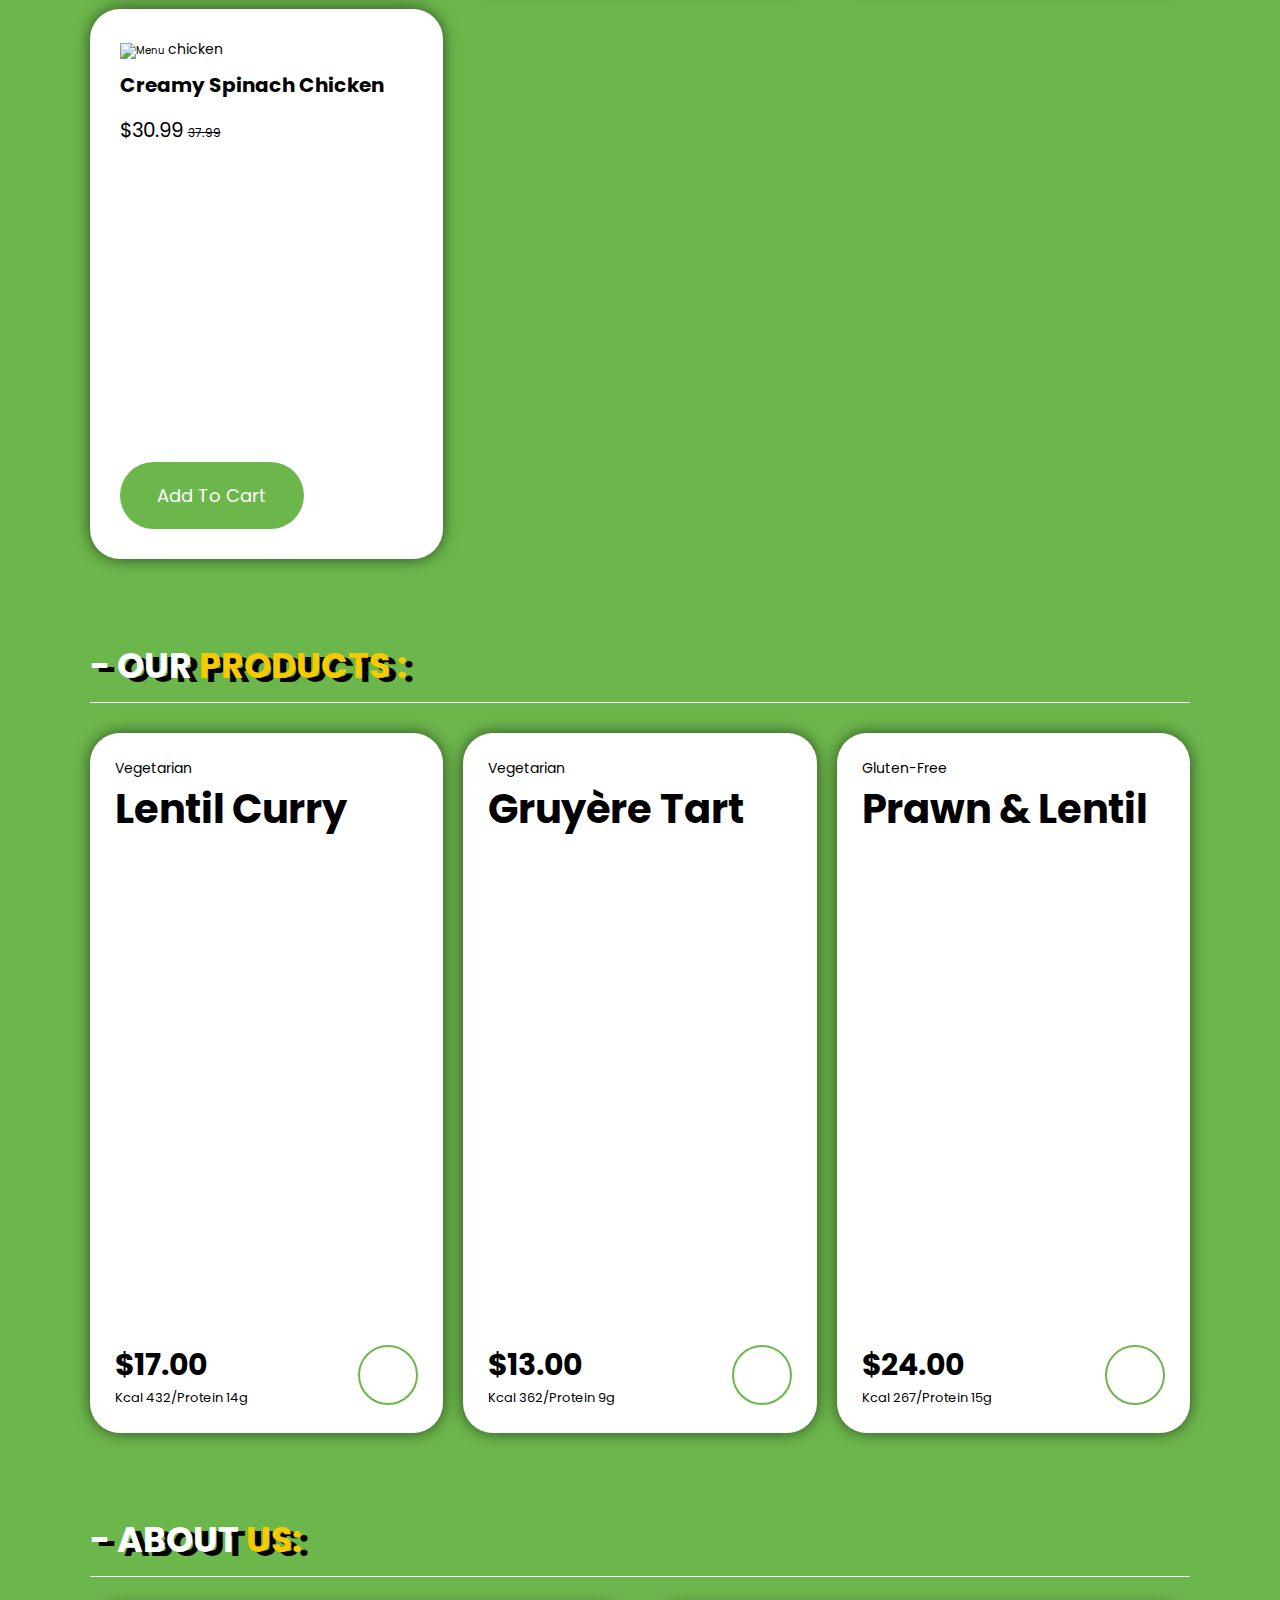
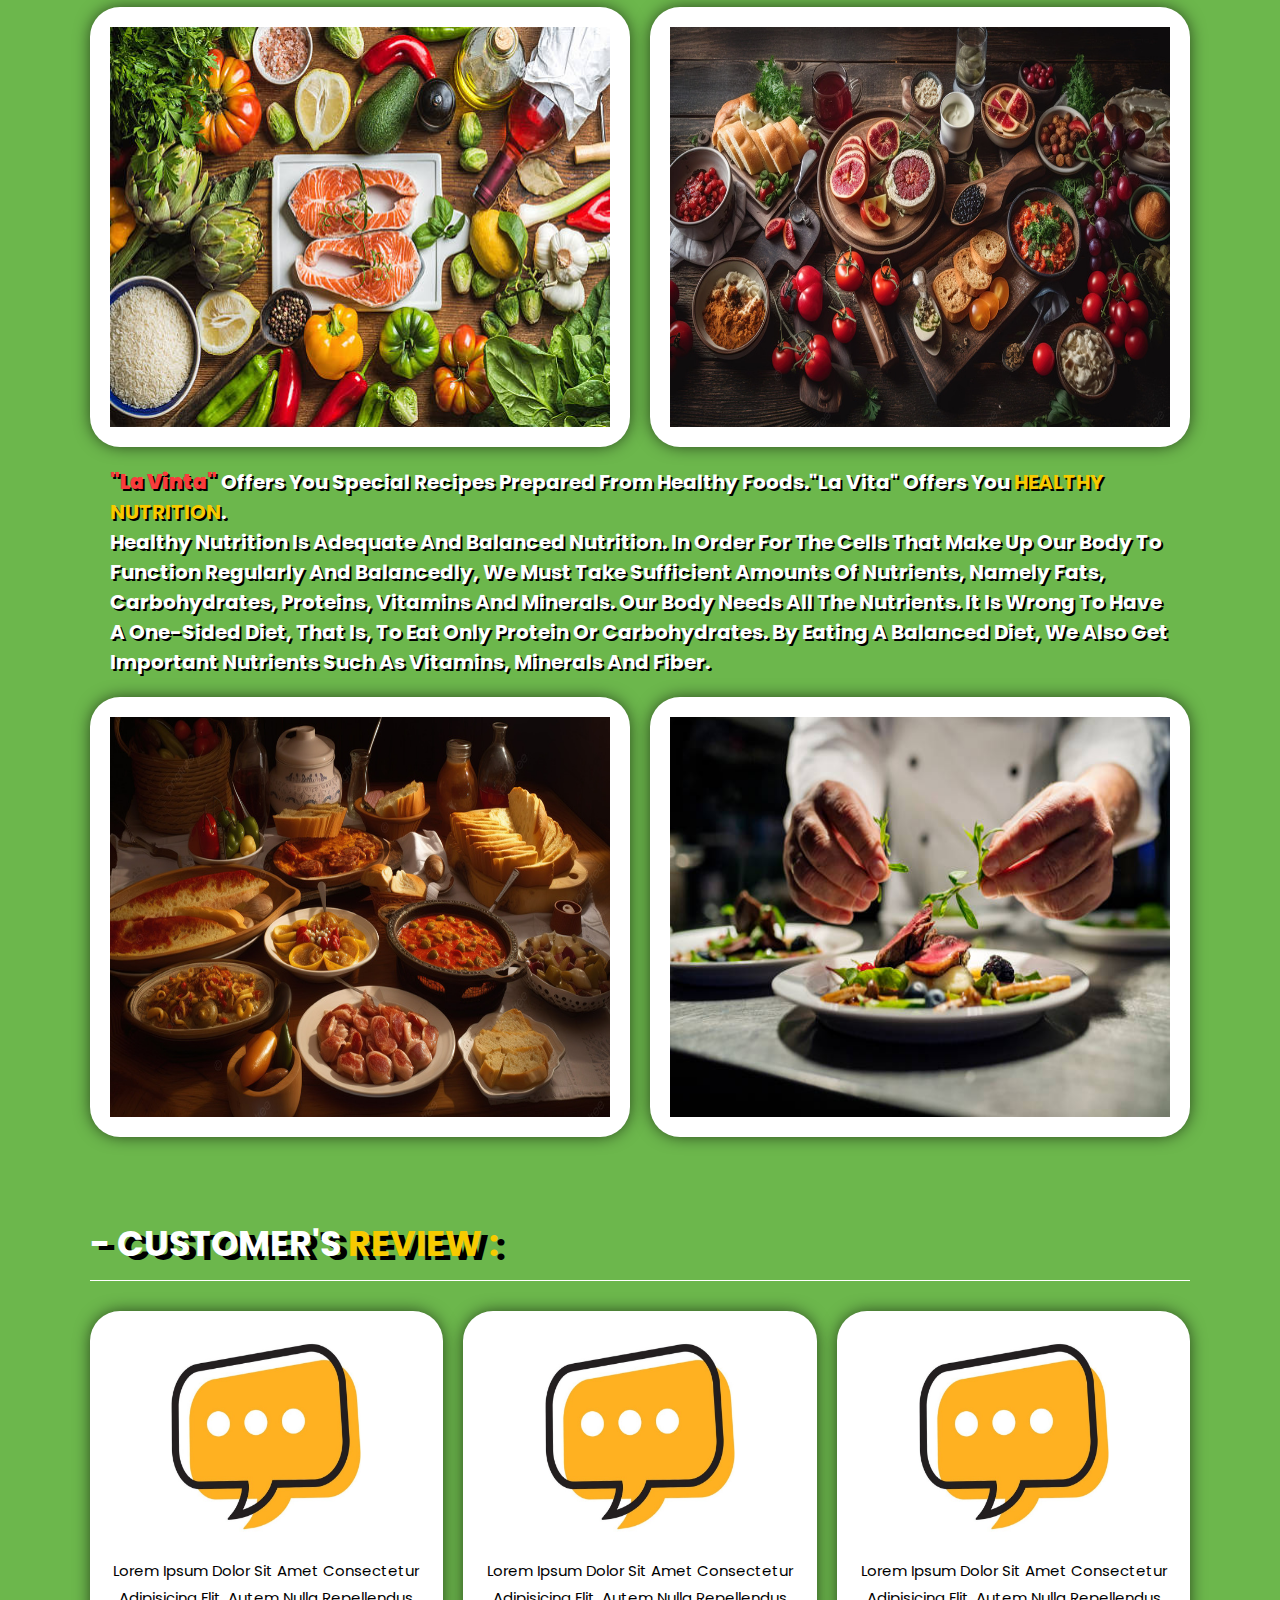
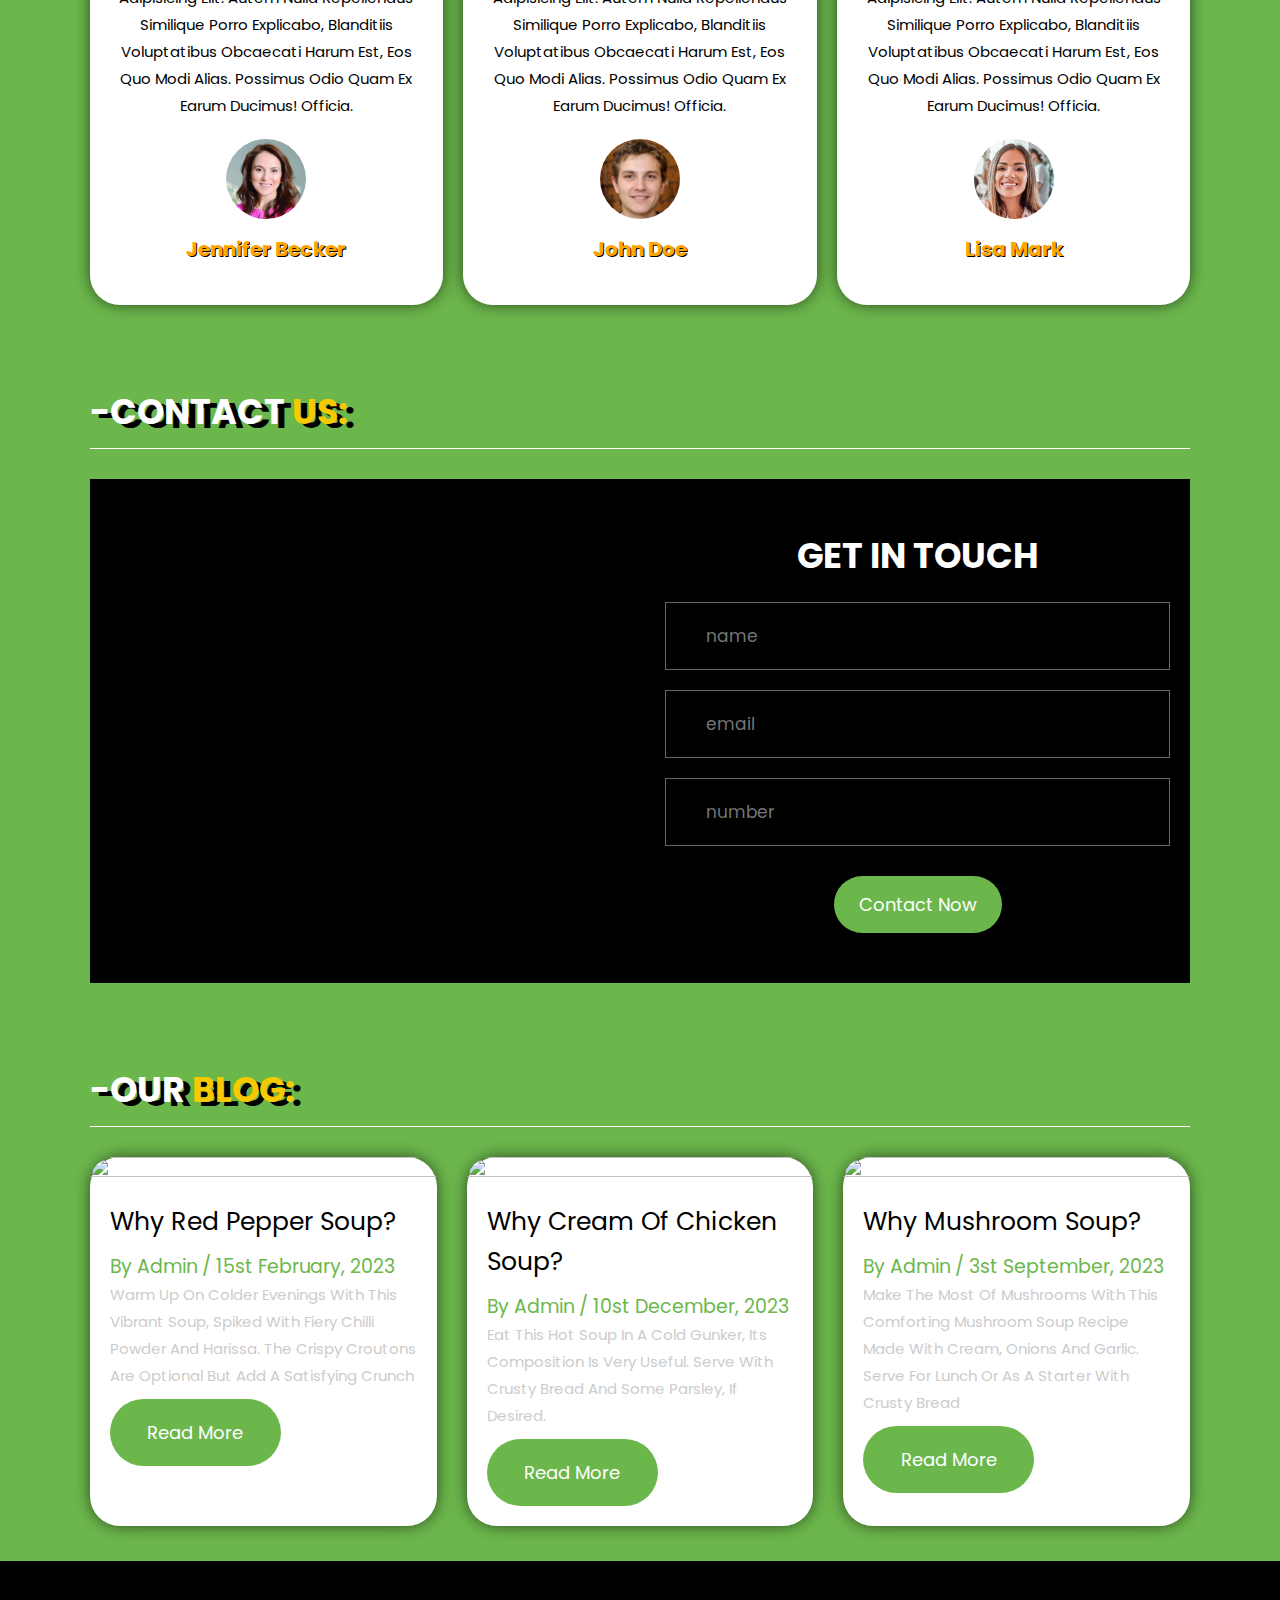
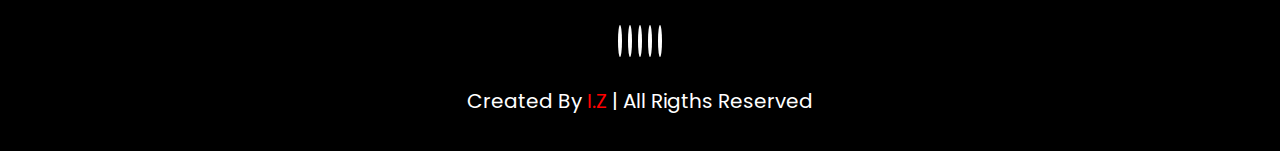
==== commit 4c30a91d: "com-final" ====
--- a/index.html
+++ b/index.html
@@ -24,14 +24,12 @@
       <a href="review.html">Review</a>
       <a href="contact.html">Contact</a>
       <a href="blog.html">Blog</a>
-      <a href="add.html">Add</a>
-      <a href="favorites.html">Favorites</a>
     </nav>
     <div class="buttons">
       <button id="search-btn">
         <i class="fas fa-search"></i>
       </button>
-      <button>
+      <button id="cart-btn">
         <i class="fas fa-shopping-cart"></i>
       </button>
       <button id="menu-btn">
@@ -42,11 +40,45 @@
       <input type="text" class="search-input" id="search-box" placeholder="search here">
       <i class="fas fa-search"></i>
     </div>
-    <!-- <div class="cart-items-container">
+    <div class="cart-items-container">
       <div class="cart-item">
-
-      </div>
-    </div> -->
+        <i class="fas fa-times"></i>
+        <img src="images/about2.jpg" alt="menu">
+        <div class="content">
+          <h3>cart item 01</h3>
+          <div class="price">$15.99/-</div>
+        </div>
+      </div>
+      <div class="cart-item">
+        <i class="fas fa-times"></i>
+        <img
+        src="https://images.immediate.co.uk/production/volatile/sites/30/2022/09/SesameLemonChicken-f1e5384.jpg?quality=90&webp=true&resize=375,341"
+        alt="menu">
+        <div class="content">
+          <h3>cart item 02</h3>
+          <div class="price">$17.99/-</div>
+        </div>
+      </div>
+      <div class="cart-item">
+        <i class="fas fa-times"></i>
+        <img src="images/fish-se2.jpg" alt="menu">
+        <div class="content">
+          <h3>cart item 03</h3>
+          <div class="price">$22.99/-</div>
+        </div>
+      </div>
+      <div class="cart-item">
+        <i class="fas fa-times"></i>
+        <img
+            src="https://images.immediate.co.uk/production/volatile/sites/30/2022/09/CreamySpinachChicken-e6b2815.jpg?quality=90&webp=true&resize=375,341"
+            alt="menu">
+        <div class="content">
+          <h3>cart item 04</h3>
+          <div class="price">$13.99/-</div>
+        </div>
+      </div>
+      <a href="" class="btn">checkout now</a>
+    </div>
   </header>
   <!--Home -->
   <section class="home">
@@ -69,7 +101,7 @@
           <div class="price">$9.99 <span>15.99</span></div>
         </div>
         <div class="box-bottom">
-          <a href="#" class="btn">add to cart</a>
+          <a href=".cart-items-container" class="btn">add to cart</a>
         </div>
       </div>
       <div class="box">
@@ -82,7 +114,7 @@
           <div class="price">$15.99 <span>29.99</span></div>
         </div>
         <div class="box-bottom">
-          <a href="#" class="btn">add to cart</a>
+          <a href=".cart-items-container" class="btn">add to cart</a>
         </div>
       </div>
       <div class="box">
@@ -93,7 +125,7 @@
           <div class="price">$21.99 <span>30.99</span></div>
         </div>
         <div class="box-bottom">
-          <a href="#" class="btn">add to cart</a>
+          <a href=.cart-items-container" class="btn">add to cart</a>
         </div>
       </div>
       <div class="box">
@@ -106,7 +138,7 @@
           <div class="price">$30.99 <span>37.99</span></div>
         </div>
         <div class="box-bottom">
-          <a href="#" class="btn">add to cart</a>
+          <a href=".cart-items-container" class="btn">add to cart</a>
         </div>
       </div>
     </div>
--- a/styles/style.css
+++ b/styles/style.css
@@ -134,7 +134,7 @@
   background-color: transparent;
 }
 
-#menu-btn {
+.header #menu-btn {
   display: none;
 }
 
@@ -165,6 +165,63 @@
 
 .header .search-form input {
   width: 100%;
+}
+
+.header .cart-items-container {
+  position: absolute;
+  top: 95%;
+  /* height: calc(700px - 9rem); */
+  width: 35rem;
+  background-color: white;
+  box-shadow: 0px 20px 14px 0px rgb(0 0 0/75%);
+  right: -100%;
+}
+
+.header .cart-items-container.active {
+  right: 3rem;
+}
+
+.header .cart-items-container .cart-item {
+  position: relative;
+  display: flex;
+  align-items: center;
+  gap: 1.5rem;
+  padding: 1.5rem;
+  cursor: pointer;
+}
+
+.header .cart-items-container .cart-item:hover {
+  box-shadow: 0px 0px 10px 0px rgb(0, 0, 0, 0.75);
+}
+
+.header .cart-items-container .cart-item .fa-times {
+  position: absolute;
+  top: 1rem;
+  font-size: 2rem;
+  right: 1.5rem;
+  cursor: pointer;
+  color: black;
+}
+
+.header .cart-items-container .cart-item img {
+  height: 7rem;
+}
+
+.header .cart-items-container .cart-item .content h3 {
+  font-size: 2rem;
+  color: black;
+  padding-bottom: 0.5rem;
+}
+
+.header .cart-items-container .cart-item .content .price {
+  font-size: 1.5rem;
+  color: black;
+}
+
+.header .cart-items-container .btn {
+  width: 100%;
+  text-align: center;
+  border-radius: unset;
 }
 
 /* Home */
@@ -255,7 +312,7 @@
   background-color: white;
   box-shadow: 0px 0px 17px -2px rgb(0, 0, 0, 0.75);
   border-radius: 3rem;
-  height: 60rem;
+  height: 70rem;
   display: flex;
   flex-direction: column;
   justify-content: space-between;
@@ -279,6 +336,10 @@
   font-weight: bold;
   text-align: start;
   overflow-wrap: anywhere;
+}
+
+.products img {
+  width: 100%;
 }
 
 .products .box-container .box-bottom {
@@ -613,10 +674,15 @@
   .products .box-container .box .box-head .name {
     font-size: 3.4rem;
   }
+
+  .about .box {
+    width: 45rem;
+    height: 35rem;
+  }
 }
 
 @media(max-width: 768px) {
-  .header #menu-btn{
+  .header #menu-btn {
     display: inline-block;
   }
 
@@ -627,12 +693,11 @@
     box-shadow: opx 20px 14px 0px rgb(0 0 0/75%);
     width: 30rem;
     border-radius: 2rem;
-    left: 40rem;
-    left: -100%;
-  }
-
-  .header .navbar .active {
-    right: 3rem;
+    right: -100%;
+  }
+
+  .header .navbar.active {
+    right: 4rem;
   }
 
   .header .navbar a {
@@ -642,13 +707,28 @@
     padding: 0.5rem;
     font-size: 2rem;
   }
+
+  .about .box {
+    width: 35rem;
+    height: 27rem;
+  }
+
+  .about .box img {
+    width: 100%;
+    height: 100%;
+  }
 }
 
 @media(max-width: 576px) {
   html {
-    font-size: 50%;
-  }
-  .header #menu-btn{
-    display: inline-block;
+    font-size: 45%;
+  }
+
+  .products .box-container .box {
+    height: 80rem;
+  }
+
+  .about .box {
+    height: 40rem;
   }
 }